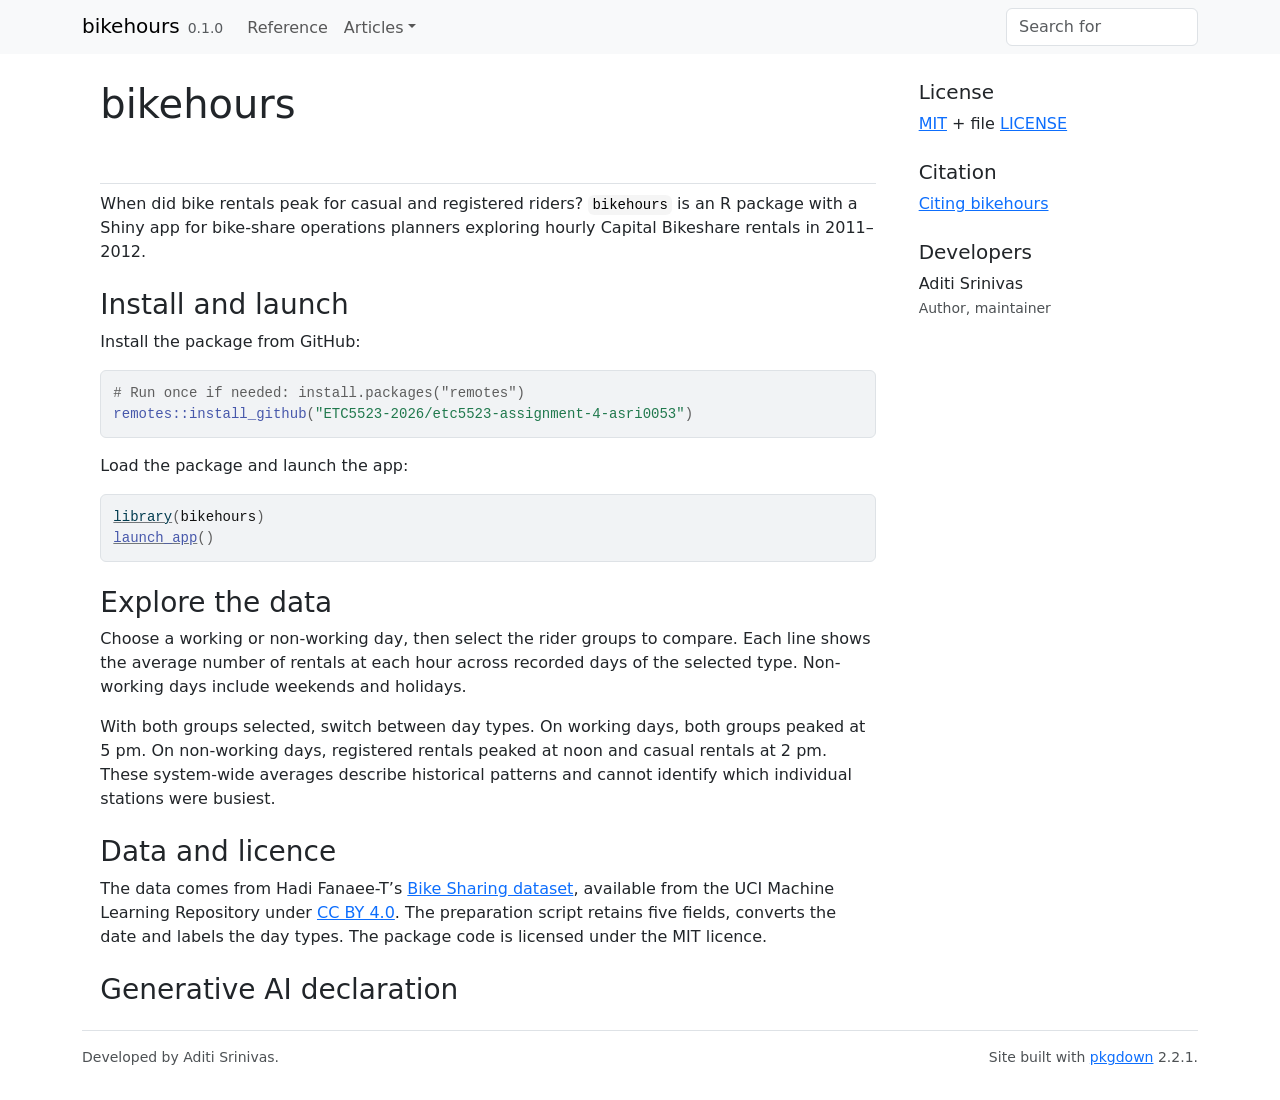
==== docs/index.html @ a827b8a8 "Add Shiny app, package documentation and pkgdown site" ====
<!DOCTYPE html>
<!-- Generated by pkgdown: do not edit by hand --><html lang="en">
<head>
<meta http-equiv="Content-Type" content="text/html; charset=UTF-8">
<meta charset="utf-8">
<meta http-equiv="X-UA-Compatible" content="IE=edge">
<meta name="viewport" content="width=device-width, initial-scale=1, shrink-to-fit=no">
<title>Explore Hourly Bike Rental Patterns • bikehours</title>
<script src="deps/jquery-3.6.0/jquery-3.6.0.min.js"></script><meta name="viewport" content="width=device-width, initial-scale=1, shrink-to-fit=no">
<link href="deps/bootstrap-5.3.1/bootstrap.min.css" rel="stylesheet">
<script src="deps/bootstrap-5.3.1/bootstrap.bundle.min.js"></script><link href="deps/font-awesome-6.5.2/css/all.min.css" rel="stylesheet">
<link href="deps/font-awesome-6.5.2/css/v4-shims.min.css" rel="stylesheet">
<script src="deps/headroom-0.11.0/headroom.min.js"></script><script src="deps/headroom-0.11.0/jQuery.headroom.min.js"></script><script src="deps/bootstrap-toc-1.0.1/bootstrap-toc.min.js"></script><script src="deps/clipboard.js-2.0.11/clipboard.min.js"></script><script src="deps/search-1.0.0/autocomplete.jquery.min.js"></script><script src="deps/search-1.0.0/fuse.min.js"></script><script src="deps/search-1.0.0/mark.min.js"></script><!-- pkgdown --><script src="pkgdown.js"></script><meta property="og:title" content="Explore Hourly Bike Rental Patterns">
<meta name="description" content="Explore hourly Capital Bikeshare rentals from 2011 to 2012. Compare rental patterns for casual and registered riders across working and non-working days using an interactive Shiny application.">
<meta property="og:description" content="Explore hourly Capital Bikeshare rentals from 2011 to 2012. Compare rental patterns for casual and registered riders across working and non-working days using an interactive Shiny application.">
</head>
<body>
    <a href="#main" class="visually-hidden-focusable">Skip to contents</a>


    <nav class="navbar navbar-expand-lg fixed-top bg-light" data-bs-theme="light" aria-label="Site navigation"><div class="container">

    <a class="navbar-brand me-2" href="index.html">bikehours</a>

    <small class="nav-text text-muted me-auto" data-bs-toggle="tooltip" data-bs-placement="bottom" title="">0.1.0</small>


    <button class="navbar-toggler" type="button" data-bs-toggle="collapse" data-bs-target="#navbar" aria-controls="navbar" aria-expanded="false" aria-label="Toggle navigation">
      <span class="navbar-toggler-icon"></span>
    </button>

    <div id="navbar" class="collapse navbar-collapse ms-3">
      <ul class="navbar-nav me-auto">
<li class="nav-item"><a class="nav-link" href="reference/index.html">Reference</a></li>
<li class="nav-item dropdown">
  <button class="nav-link dropdown-toggle" type="button" id="dropdown-articles" data-bs-toggle="dropdown" aria-expanded="false" aria-haspopup="true">Articles</button>
  <ul class="dropdown-menu" aria-labelledby="dropdown-articles">
<li><a class="dropdown-item" href="articles/bikehours-guide.html">Explore hourly bike rentals</a></li>
  </ul>
</li>
      </ul>
<ul class="navbar-nav">
<li class="nav-item"><form class="form-inline" role="search">
 <input class="form-control" type="search" name="search-input" id="search-input" autocomplete="off" aria-label="Search site" placeholder="Search for" data-search-index="search.json">
</form></li>
      </ul>
</div>


  </div>
</nav><div class="container template-home">
<div class="row">
  <main id="main" class="col-md-9"><div class="section level1">
<div class="page-header"><h1 id="bikehours">bikehours<a class="anchor" aria-label="anchor" href="#bikehours"></a>
</h1></div>
<p>When did bike rentals peak for casual and registered riders? <code>bikehours</code> is an R package with a Shiny app for bike-share operations planners exploring hourly Capital Bikeshare rentals in 2011–2012.</p>
<div class="section level2">
<h2 id="install-and-launch">Install and launch<a class="anchor" aria-label="anchor" href="#install-and-launch"></a>
</h2>
<p>Install the package from GitHub:</p>
<div class="sourceCode" id="cb1"><pre class="downlit sourceCode r">
<code class="sourceCode R"><span><span class="co"># Run once if needed: install.packages("remotes")</span></span>
<span><span class="fu">remotes</span><span class="fu">::</span><span class="fu">install_github</span><span class="op">(</span><span class="st">"ETC5523-2026/etc5523-assignment-4-asri0053"</span><span class="op">)</span></span></code></pre></div>
<p>Load the package and launch the app:</p>
<div class="sourceCode" id="cb2"><pre class="downlit sourceCode r">
<code class="sourceCode R"><span><span class="kw"><a href="https://rdrr.io/r/base/library.html" class="external-link">library</a></span><span class="op">(</span><span class="va">bikehours</span><span class="op">)</span></span>
<span><span class="fu"><a href="reference/launch_app.html">launch_app</a></span><span class="op">(</span><span class="op">)</span></span></code></pre></div>
</div>
<div class="section level2">
<h2 id="explore-the-data">Explore the data<a class="anchor" aria-label="anchor" href="#explore-the-data"></a>
</h2>
<p>Choose a working or non-working day, then select the rider groups to compare. Each line shows the average number of rentals at each hour across recorded days of the selected type. Non-working days include weekends and holidays.</p>
<p>With both groups selected, switch between day types. On working days, both groups peaked at 5 pm. On non-working days, registered rentals peaked at noon and casual rentals at 2 pm. These system-wide averages describe historical patterns and cannot identify which individual stations were busiest.</p>
</div>
<div class="section level2">
<h2 id="data-and-licence">Data and licence<a class="anchor" aria-label="anchor" href="#data-and-licence"></a>
</h2>
<p>The data comes from Hadi Fanaee-T’s <a href="https://doi.org/10.24432/C5W894" class="external-link">Bike Sharing dataset</a>, available from the UCI Machine Learning Repository under <a href="https://creativecommons.org/licenses/by/4.0/" class="external-link">CC BY 4.0</a>. The preparation script retains five fields, converts the date and labels the day types. The package code is licensed under the MIT licence.</p>
</div>
<div class="section level2">
<h2 id="generative-ai-declaration">Generative AI declaration<a class="anchor" aria-label="anchor" href="#generative-ai-declaration"></a>
</h2>
</div>
</div>
  </main><aside class="col-md-3"><div class="license">
<h2 data-toc-skip>License</h2>
<ul class="list-unstyled">
<li>
<a href="https://opensource.org/licenses/mit-license.php" class="external-link">MIT</a> + file <a href="LICENSE-text.html">LICENSE</a>
</li>
</ul>
</div>


<div class="citation">
<h2 data-toc-skip>Citation</h2>
<ul class="list-unstyled">
<li><a href="authors.html#citation">Citing bikehours</a></li>
</ul>
</div>

<div class="developers">
<h2 data-toc-skip>Developers</h2>
<ul class="list-unstyled">
<li>Aditi Srinivas <br><small class="roles"> Author, maintainer </small>   </li>
</ul>
</div>



  </aside>
</div>


    <footer><div class="pkgdown-footer-left">
  <p>Developed by Aditi Srinivas.</p>
</div>

<div class="pkgdown-footer-right">
  <p>Site built with <a href="https://pkgdown.r-lib.org/" class="external-link">pkgdown</a> 2.2.1.</p>
</div>

    </footer>
</div>





  </body>
</html>
---- docs/deps/font-awesome-6.5.2/css/v4-shims.min.css ----
/*!
 * Font Awesome Free 6.5.2 by @fontawesome - https://fontawesome.com
 * License - https://fontawesome.com/license/free (Icons: CC BY 4.0, Fonts: SIL OFL 1.1, Code: MIT License)
 * Copyright 2024 Fonticons, Inc.
 */
.fa.fa-glass:before{content:"\f000"}.fa.fa-envelope-o{font-family:"Font Awesome 6 Free";font-weight:400}.fa.fa-envelope-o:before{content:"\f0e0"}.fa.fa-star-o{font-family:"Font Awesome 6 Free";font-weight:400}.fa.fa-star-o:before{content:"\f005"}.fa.fa-close:before,.fa.fa-remove:before{content:"\f00d"}.fa.fa-gear:before{content:"\f013"}.fa.fa-trash-o{font-family:"Font Awesome 6 Free";font-weight:400}.fa.fa-trash-o:before{content:"\f2ed"}.fa.fa-home:before{content:"\f015"}.fa.fa-file-o{font-family:"Font Awesome 6 Free";font-weight:400}.fa.fa-file-o:before{content:"\f15b"}.fa.fa-clock-o{font-family:"Font Awesome 6 Free";font-weight:400}.fa.fa-clock-o:before{content:"\f017"}.fa.fa-arrow-circle-o-down{font-family:"Font Awesome 6 Free";font-weight:400}.fa.fa-arrow-circle-o-down:before{content:"\f358"}.fa.fa-arrow-circle-o-up{font-family:"Font Awesome 6 Free";font-weight:400}.fa.fa-arrow-circle-o-up:before{content:"\f35b"}.fa.fa-play-circle-o{font-family:"Font Awesome 6 Free";font-weight:400}.fa.fa-play-circle-o:before{content:"\f144"}.fa.fa-repeat:before,.fa.fa-rotate-right:before{content:"\f01e"}.fa.fa-refresh:before{content:"\f021"}.fa.fa-list-alt{font-family:"Font Awesome 6 Free";font-weight:400}.fa.fa-list-alt:before{content:"\f022"}.fa.fa-dedent:before{content:"\f03b"}.fa.fa-video-camera:before{content:"\f03d"}.fa.fa-picture-o{font-family:"Font Awesome 6 Free";font-weight:400}.fa.fa-picture-o:before{content:"\f03e"}.fa.fa-photo{font-family:"Font Awesome 6 Free";font-weight:400}.fa.fa-photo:before{content:"\f03e"}.fa.fa-image{font-family:"Font Awesome 6 Free";font-weight:400}.fa.fa-image:before{content:"\f03e"}.fa.fa-map-marker:before{content:"\f3c5"}.fa.fa-pencil-square-o{font-family:"Font Awesome 6 Free";font-weight:400}.fa.fa-pencil-square-o:before{content:"\f044"}.fa.fa-edit{font-family:"Font Awesome 6 Free";font-weight:400}.fa.fa-edit:before{content:"\f044"}.fa.fa-share-square-o:before{content:"\f14d"}.fa.fa-check-square-o{font-family:"Font Awesome 6 Free";font-weight:400}.fa.fa-check-square-o:before{content:"\f14a"}.fa.fa-arrows:before{content:"\f0b2"}.fa.fa-times-circle-o{font-family:"Font Awesome 6 Free";font-weight:400}.fa.fa-times-circle-o:before{content:"\f057"}.fa.fa-check-circle-o{font-family:"Font Awesome 6 Free";font-weight:400}.fa.fa-check-circle-o:before{content:"\f058"}.fa.fa-mail-forward:before{content:"\f064"}.fa.fa-expand:before{content:"\f424"}.fa.fa-compress:before{content:"\f422"}.fa.fa-eye,.fa.fa-eye-slash{font-family:"Font Awesome 6 Free";font-weight:400}.fa.fa-warning:before{content:"\f071"}.fa.fa-calendar:before{content:"\f073"}.fa.fa-arrows-v:before{content:"\f338"}.fa.fa-arrows-h:before{content:"\f337"}.fa.fa-bar-chart-o:before,.fa.fa-bar-chart:before{content:"\e0e3"}.fa.fa-twitter-square{font-family:"Font Awesome 6 Brands";font-weight:400}.fa.fa-twitter-square:before{content:"\f081"}.fa.fa-facebook-square{font-family:"Font Awesome 6 Brands";font-weight:400}.fa.fa-facebook-square:before{content:"\f082"}.fa.fa-gears:before{content:"\f085"}.fa.fa-thumbs-o-up{font-family:"Font Awesome 6 Free";font-weight:400}.fa.fa-thumbs-o-up:before{content:"\f164"}.fa.fa-thumbs-o-down{font-family:"Font Awesome 6 Free";font-weight:400}.fa.fa-thumbs-o-down:before{content:"\f165"}.fa.fa-heart-o{font-family:"Font Awesome 6 Free";font-weight:400}.fa.fa-heart-o:before{content:"\f004"}.fa.fa-sign-out:before{content:"\f2f5"}.fa.fa-linkedin-square{font-family:"Font Awesome 6 Brands";font-weight:400}.fa.fa-linkedin-square:before{content:"\f08c"}.fa.fa-thumb-tack:before{content:"\f08d"}.fa.fa-external-link:before{content:"\f35d"}.fa.fa-sign-in:before{content:"\f2f6"}.fa.fa-github-square{font-family:"Font Awesome 6 Brands";font-weight:400}.fa.fa-github-square:before{content:"\f092"}.fa.fa-lemon-o{font-family:"Font Awesome 6 Free";font-weight:400}.fa.fa-lemon-o:before{content:"\f094"}.fa.fa-square-o{font-family:"Font Awesome 6 Free";font-weight:400}.fa.fa-square-o:before{content:"\f0c8"}.fa.fa-bookmark-o{font-family:"Font Awesome 6 Free";font-weight:400}.fa.fa-bookmark-o:before{content:"\f02e"}.fa.fa-facebook,.fa.fa-twitter{font-family:"Font Awesome 6 Brands";font-weight:400}.fa.fa-facebook:before{content:"\f39e"}.fa.fa-facebook-f{font-family:"Font Awesome 6 Brands";font-weight:400}.fa.fa-facebook-f:before{content:"\f39e"}.fa.fa-github{font-family:"Font Awesome 6 Brands";font-weight:400}.fa.fa-credit-card{font-family:"Font Awesome 6 Free";font-weight:400}.fa.fa-feed:before{content:"\f09e"}.fa.fa-hdd-o{font-family:"Font Awesome 6 Free";font-weight:400}.fa.fa-hdd-o:before{content:"\f0a0"}.fa.fa-hand-o-right{font-family:"Font Awesome 6 Free";font-weight:400}.fa.fa-hand-o-right:before{content:"\f0a4"}.fa.fa-hand-o-left{font-family:"Font Awesome 6 Free";font-weight:400}.fa.fa-hand-o-left:before{content:"\f0a5"}.fa.fa-hand-o-up{font-family:"Font Awesome 6 Free";font-weight:400}.fa.fa-hand-o-up:before{content:"\f0a6"}.fa.fa-hand-o-down{font-family:"Font Awesome 6 Free";font-weight:400}.fa.fa-hand-o-down:before{content:"\f0a7"}.fa.fa-globe:before{content:"\f57d"}.fa.fa-tasks:before{content:"\f828"}.fa.fa-arrows-alt:before{content:"\f31e"}.fa.fa-group:before{content:"\f0c0"}.fa.fa-chain:before{content:"\f0c1"}.fa.fa-cut:before{content:"\f0c4"}.fa.fa-files-o{font-family:"Font Awesome 6 Free";font-weight:400}.fa.fa-files-o:before{content:"\f0c5"}.fa.fa-floppy-o{font-family:"Font Awesome 6 Free";font-weight:400}.fa.fa-floppy-o:before{content:"\f0c7"}.fa.fa-save{font-family:"Font Awesome 6 Free";font-weight:400}.fa.fa-save:before{content:"\f0c7"}.fa.fa-navicon:before,.fa.fa-reorder:before{content:"\f0c9"}.fa.fa-magic:before{content:"\e2ca"}.fa.fa-pinterest,.fa.fa-pinterest-square{font-family:"Font Awesome 6 Brands";font-weight:400}.fa.fa-pinterest-square:before{content:"\f0d3"}.fa.fa-google-plus-square{font-family:"Font Awesome 6 Brands";font-weight:400}.fa.fa-google-plus-square:before{content:"\f0d4"}.fa.fa-google-plus{font-family:"Font Awesome 6 Brands";font-weight:400}.fa.fa-google-plus:before{content:"\f0d5"}.fa.fa-money:before{content:"\f3d1"}.fa.fa-unsorted:before{content:"\f0dc"}.fa.fa-sort-desc:before{content:"\f0dd"}.fa.fa-sort-asc:before{content:"\f0de"}.fa.fa-linkedin{font-family:"Font Awesome 6 Brands";font-weight:400}.fa.fa-linkedin:before{content:"\f0e1"}.fa.fa-rotate-left:before{content:"\f0e2"}.fa.fa-legal:before{content:"\f0e3"}.fa.fa-dashboard:before,.fa.fa-tachometer:before{content:"\f625"}.fa.fa-comment-o{font-family:"Font Awesome 6 Free";font-weight:400}.fa.fa-comment-o:before{content:"\f075"}.fa.fa-comments-o{font-family:"Font Awesome 6 Free";font-weight:400}.fa.fa-comments-o:before{content:"\f086"}.fa.fa-flash:before{content:"\f0e7"}.fa.fa-clipboard:before{content:"\f0ea"}.fa.fa-lightbulb-o{font-family:"Font Awesome 6 Free";font-weight:400}.fa.fa-lightbulb-o:before{content:"\f0eb"}.fa.fa-exchange:before{content:"\f362"}.fa.fa-cloud-download:before{content:"\f0ed"}.fa.fa-cloud-upload:before{content:"\f0ee"}.fa.fa-bell-o{font-family:"Font Awesome 6 Free";font-weight:400}.fa.fa-bell-o:before{content:"\f0f3"}.fa.fa-cutlery:before{content:"\f2e7"}.fa.fa-file-text-o{font-family:"Font Awesome 6 Free";font-weight:400}.fa.fa-file-text-o:before{content:"\f15c"}.fa.fa-building-o{font-family:"Font Awesome 6 Free";font-weight:400}.fa.fa-building-o:before{content:"\f1ad"}.fa.fa-hospital-o{font-family:"Font Awesome 6 Free";font-weight:400}.fa.fa-hospital-o:before{content:"\f0f8"}.fa.fa-tablet:before{content:"\f3fa"}.fa.fa-mobile-phone:before,.fa.fa-mobile:before{content:"\f3cd"}.fa.fa-circle-o{font-family:"Font Awesome 6 Free";font-weight:400}.fa.fa-circle-o:before{content:"\f111"}.fa.fa-mail-reply:before{content:"\f3e5"}.fa.fa-github-alt{font-family:"Font Awesome 6 Brands";font-weight:400}.fa.fa-folder-o{font-family:"Font Awesome 6 Free";font-weight:400}.fa.fa-folder-o:before{content:"\f07b"}.fa.fa-folder-open-o{font-family:"Font Awesome 6 Free";font-weight:400}.fa.fa-folder-open-o:before{content:"\f07c"}.fa.fa-smile-o{font-family:"Font Awesome 6 Free";font-weight:400}.fa.fa-smile-o:before{content:"\f118"}.fa.fa-frown-o{font-family:"Font Awesome 6 Free";font-weight:400}.fa.fa-frown-o:before{content:"\f119"}.fa.fa-meh-o{font-family:"Font Awesome 6 Free";font-weight:400}.fa.fa-meh-o:before{content:"\f11a"}.fa.fa-keyboard-o{font-family:"Font Awesome 6 Free";font-weight:400}.fa.fa-keyboard-o:before{content:"\f11c"}.fa.fa-flag-o{font-family:"Font Awesome 6 Free";font-weight:400}.fa.fa-flag-o:before{content:"\f024"}.fa.fa-mail-reply-all:before{content:"\f122"}.fa.fa-star-half-o{font-family:"Font Awesome 6 Free";font-weight:400}.fa.fa-star-half-o:before{content:"\f5c0"}.fa.fa-star-half-empty{font-family:"Font Awesome 6 Free";font-weight:400}.fa.fa-star-half-empty:before{content:"\f5c0"}.fa.fa-star-half-full{font-family:"Font Awesome 6 Free";font-weight:400}.fa.fa-star-half-full:before{content:"\f5c0"}.fa.fa-code-fork:before{content:"\f126"}.fa.fa-chain-broken:before,.fa.fa-unlink:before{content:"\f127"}.fa.fa-calendar-o{font-family:"Font Awesome 6 Free";font-weight:400}.fa.fa-calendar-o:before{content:"\f133"}.fa.fa-css3,.fa.fa-html5,.fa.fa-maxcdn{font-family:"Font Awesome 6 Brands";font-weight:400}.fa.fa-unlock-alt:before{content:"\f09c"}.fa.fa-minus-square-o{font-family:"Font Awesome 6 Free";font-weight:400}.fa.fa-minus-square-o:before{content:"\f146"}.fa.fa-level-up:before{content:"\f3bf"}.fa.fa-level-down:before{content:"\f3be"}.fa.fa-pencil-square:before{content:"\f14b"}.fa.fa-external-link-square:before{content:"\f360"}.fa.fa-compass{font-family:"Font Awesome 6 Free";font-weight:400}.fa.fa-caret-square-o-down{font-family:"Font Awesome 6 Free";font-weight:400}.fa.fa-caret-square-o-down:before{content:"\f150"}.fa.fa-toggle-down{font-family:"Font Awesome 6 Free";font-weight:400}.fa.fa-toggle-down:before{content:"\f150"}.fa.fa-caret-square-o-up{font-family:"Font Awesome 6 Free";font-weight:400}.fa.fa-caret-square-o-up:before{content:"\f151"}.fa.fa-toggle-up{font-family:"Font Awesome 6 Free";font-weight:400}.fa.fa-toggle-up:before{content:"\f151"}.fa.fa-caret-square-o-right{font-family:"Font Awesome 6 Free";font-weight:400}.fa.fa-caret-square-o-right:before{content:"\f152"}.fa.fa-toggle-right{font-family:"Font Awesome 6 Free";font-weight:400}.fa.fa-toggle-right:before{content:"\f152"}.fa.fa-eur:before,.fa.fa-euro:before{content:"\f153"}.fa.fa-gbp:before{content:"\f154"}.fa.fa-dollar:before,.fa.fa-usd:before{content:"\24"}.fa.fa-inr:before,.fa.fa-rupee:before{content:"\e1bc"}.fa.fa-cny:before,.fa.fa-jpy:before,.fa.fa-rmb:before,.fa.fa-yen:before{content:"\f157"}.fa.fa-rouble:before,.fa.fa-rub:before,.fa.fa-ruble:before{content:"\f158"}.fa.fa-krw:before,.fa.fa-won:before{content:"\f159"}.fa.fa-bitcoin,.fa.fa-btc{font-family:"Font Awesome 6 Brands";font-weight:400}.fa.fa-bitcoin:before{content:"\f15a"}.fa.fa-file-text:before{content:"\f15c"}.fa.fa-sort-alpha-asc:before{content:"\f15d"}.fa.fa-sort-alpha-desc:before{content:"\f881"}.fa.fa-sort-amount-asc:before{content:"\f884"}.fa.fa-sort-amount-desc:before{content:"\f160"}.fa.fa-sort-numeric-asc:before{content:"\f162"}.fa.fa-sort-numeric-desc:before{content:"\f886"}.fa.fa-youtube-square{font-family:"Font Awesome 6 Brands";font-weight:400}.fa.fa-youtube-square:before{content:"\f431"}.fa.fa-xing,.fa.fa-xing-square,.fa.fa-youtube{font-family:"Font Awesome 6 Brands";font-weight:400}.fa.fa-xing-square:before{content:"\f169"}.fa.fa-youtube-play{font-family:"Font Awesome 6 Brands";font-weight:400}.fa.fa-youtube-play:before{content:"\f167"}.fa.fa-adn,.fa.fa-bitbucket,.fa.fa-bitbucket-square,.fa.fa-dropbox,.fa.fa-flickr,.fa.fa-instagram,.fa.fa-stack-overflow{font-family:"Font Awesome 6 Brands";font-weight:400}.fa.fa-bitbucket-square:before{content:"\f171"}.fa.fa-tumblr,.fa.fa-tumblr-square{font-family:"Font Awesome 6 Brands";font-weight:400}.fa.fa-tumblr-square:before{content:"\f174"}.fa.fa-long-arrow-down:before{content:"\f309"}.fa.fa-long-arrow-up:before{content:"\f30c"}.fa.fa-long-arrow-left:before{content:"\f30a"}.fa.fa-long-arrow-right:before{content:"\f30b"}.fa.fa-android,.fa.fa-apple,.fa.fa-dribbble,.fa.fa-foursquare,.fa.fa-gittip,.fa.fa-gratipay,.fa.fa-linux,.fa.fa-skype,.fa.fa-trello,.fa.fa-windows{font-family:"Font Awesome 6 Brands";font-weight:400}.fa.fa-gittip:before{content:"\f184"}.fa.fa-sun-o{font-family:"Font Awesome 6 Free";font-weight:400}.fa.fa-sun-o:before{content:"\f185"}.fa.fa-moon-o{font-family:"Font Awesome 6 Free";font-weight:400}.fa.fa-moon-o:before{content:"\f186"}.fa.fa-pagelines,.fa.fa-renren,.fa.fa-stack-exchange,.fa.fa-vk,.fa.fa-weibo{font-family:"Font Awesome 6 Brands";font-weight:400}.fa.fa-arrow-circle-o-right{font-family:"Font Awesome 6 Free";font-weight:400}.fa.fa-arrow-circle-o-right:before{content:"\f35a"}.fa.fa-arrow-circle-o-left{font-family:"Font Awesome 6 Free";font-weight:400}.fa.fa-arrow-circle-o-left:before{content:"\f359"}.fa.fa-caret-square-o-left{font-family:"Font Awesome 6 Free";font-weight:400}.fa.fa-caret-square-o-left:before{content:"\f191"}.fa.fa-toggle-left{font-family:"Font Awesome 6 Free";font-weight:400}.fa.fa-toggle-left:before{content:"\f191"}.fa.fa-dot-circle-o{font-family:"Font Awesome 6 Free";font-weight:400}.fa.fa-dot-circle-o:before{content:"\f192"}.fa.fa-vimeo-square{font-family:"Font Awesome 6 Brands";font-weight:400}.fa.fa-vimeo-square:before{content:"\f194"}.fa.fa-try:before,.fa.fa-turkish-lira:before{content:"\e2bb"}.fa.fa-plus-square-o{font-family:"Font Awesome 6 Free";font-weight:400}.fa.fa-plus-square-o:before{content:"\f0fe"}.fa.fa-openid,.fa.fa-slack,.fa.fa-wordpress{font-family:"Font Awesome 6 Brands";font-weight:400}.fa.fa-bank:before,.fa.fa-institution:before{content:"\f19c"}.fa.fa-mortar-board:before{content:"\f19d"}.fa.fa-google,.fa.fa-reddit,.fa.fa-reddit-square,.fa.fa-yahoo{font-family:"Font Awesome 6 Brands";font-weight:400}.fa.fa-reddit-square:before{content:"\f1a2"}.fa.fa-behance,.fa.fa-behance-square,.fa.fa-delicious,.fa.fa-digg,.fa.fa-drupal,.fa.fa-joomla,.fa.fa-pied-piper-alt,.fa.fa-pied-piper-pp,.fa.fa-stumbleupon,.fa.fa-stumbleupon-circle{font-family:"Font Awesome 6 Brands";font-weight:400}.fa.fa-behance-square:before{content:"\f1b5"}.fa.fa-steam,.fa.fa-steam-square{font-family:"Font Awesome 6 Brands";font-weight:400}.fa.fa-steam-square:before{content:"\f1b7"}.fa.fa-automobile:before{content:"\f1b9"}.fa.fa-cab:before{content:"\f1ba"}.fa.fa-deviantart,.fa.fa-soundcloud,.fa.fa-spotify{font-family:"Font Awesome 6 Brands";font-weight:400}.fa.fa-file-pdf-o{font-family:"Font Awesome 6 Free";font-weight:400}.fa.fa-file-pdf-o:before{content:"\f1c1"}.fa.fa-file-word-o{font-family:"Font Awesome 6 Free";font-weight:400}.fa.fa-file-word-o:before{content:"\f1c2"}.fa.fa-file-excel-o{font-family:"Font Awesome 6 Free";font-weight:400}.fa.fa-file-excel-o:before{content:"\f1c3"}.fa.fa-file-powerpoint-o{font-family:"Font Awesome 6 Free";font-weight:400}.fa.fa-file-powerpoint-o:before{content:"\f1c4"}.fa.fa-file-image-o{font-family:"Font Awesome 6 Free";font-weight:400}.fa.fa-file-image-o:before{content:"\f1c5"}.fa.fa-file-photo-o{font-family:"Font Awesome 6 Free";font-weight:400}.fa.fa-file-photo-o:before{content:"\f1c5"}.fa.fa-file-picture-o{font-family:"Font Awesome 6 Free";font-weight:400}.fa.fa-file-picture-o:before{content:"\f1c5"}.fa.fa-file-archive-o{font-family:"Font Awesome 6 Free";font-weight:400}.fa.fa-file-archive-o:before{content:"\f1c6"}.fa.fa-file-zip-o{font-family:"Font Awesome 6 Free";font-weight:400}.fa.fa-file-zip-o:before{content:"\f1c6"}.fa.fa-file-audio-o{font-family:"Font Awesome 6 Free";font-weight:400}.fa.fa-file-audio-o:before{content:"\f1c7"}.fa.fa-file-sound-o{font-family:"Font Awesome 6 Free";font-weight:400}.fa.fa-file-sound-o:before{content:"\f1c7"}.fa.fa-file-video-o{font-family:"Font Awesome 6 Free";font-weight:400}.fa.fa-file-video-o:before{content:"\f1c8"}.fa.fa-file-movie-o{font-family:"Font Awesome 6 Free";font-weight:400}.fa.fa-file-movie-o:before{content:"\f1c8"}.fa.fa-file-code-o{font-family:"Font Awesome 6 Free";font-weight:400}.fa.fa-file-code-o:before{content:"\f1c9"}.fa.fa-codepen,.fa.fa-jsfiddle,.fa.fa-vine{font-family:"Font Awesome 6 Brands";font-weight:400}.fa.fa-life-bouy:before,.fa.fa-life-buoy:before,.fa.fa-life-saver:before,.fa.fa-support:before{content:"\f1cd"}.fa.fa-circle-o-notch:before{content:"\f1ce"}.fa.fa-ra,.fa.fa-rebel{font-family:"Font Awesome 6 Brands";font-weight:400}.fa.fa-ra:before{content:"\f1d0"}.fa.fa-resistance{font-family:"Font Awesome 6 Brands";font-weight:400}.fa.fa-resistance:before{content:"\f1d0"}.fa.fa-empire,.fa.fa-ge{font-family:"Font Awesome 6 Brands";font-weight:400}.fa.fa-ge:before{content:"\f1d1"}.fa.fa-git-square{font-family:"Font Awesome 6 Brands";font-weight:400}.fa.fa-git-square:before{content:"\f1d2"}.fa.fa-git,.fa.fa-hacker-news,.fa.fa-y-combinator-square{font-family:"Font Awesome 6 Brands";font-weight:400}.fa.fa-y-combinator-square:before{content:"\f1d4"}.fa.fa-yc-square{font-family:"Font Awesome 6 Brands";font-weight:400}.fa.fa-yc-square:before{content:"\f1d4"}.fa.fa-qq,.fa.fa-tencent-weibo,.fa.fa-wechat,.fa.fa-weixin{font-family:"Font Awesome 6 Brands";font-weight:400}.fa.fa-wechat:before{content:"\f1d7"}.fa.fa-send:before{content:"\f1d8"}.fa.fa-paper-plane-o{font-family:"Font Awesome 6 Free";font-weight:400}.fa.fa-paper-plane-o:before{content:"\f1d8"}.fa.fa-send-o{font-family:"Font Awesome 6 Free";font-weight:400}.fa.fa-send-o:before{content:"\f1d8"}.fa.fa-circle-thin{font-family:"Font Awesome 6 Free";font-weight:400}.fa.fa-circle-thin:before{content:"\f111"}.fa.fa-header:before{content:"\f1dc"}.fa.fa-futbol-o{font-family:"Font Awesome 6 Free";font-weight:400}.fa.fa-futbol-o:before{content:"\f1e3"}.fa.fa-soccer-ball-o{font-family:"Font Awesome 6 Free";font-weight:400}.fa.fa-soccer-ball-o:before{content:"\f1e3"}.fa.fa-slideshare,.fa.fa-twitch,.fa.fa-yelp{font-family:"Font Awesome 6 Brands";font-weight:400}.fa.fa-newspaper-o{font-family:"Font Awesome 6 Free";font-weight:400}.fa.fa-newspaper-o:before{content:"\f1ea"}.fa.fa-cc-amex,.fa.fa-cc-discover,.fa.fa-cc-mastercard,.fa.fa-cc-paypal,.fa.fa-cc-stripe,.fa.fa-cc-visa,.fa.fa-google-wallet,.fa.fa-paypal{font-family:"Font Awesome 6 Brands";font-weight:400}.fa.fa-bell-slash-o{font-family:"Font Awesome 6 Free";font-weight:400}.fa.fa-bell-slash-o:before{content:"\f1f6"}.fa.fa-trash:before{content:"\f2ed"}.fa.fa-copyright{font-family:"Font Awesome 6 Free";font-weight:400}.fa.fa-eyedropper:before{content:"\f1fb"}.fa.fa-area-chart:before{content:"\f1fe"}.fa.fa-pie-chart:before{content:"\f200"}.fa.fa-line-chart:before{content:"\f201"}.fa.fa-lastfm,.fa.fa-lastfm-square{font-family:"Font Awesome 6 Brands";font-weight:400}.fa.fa-lastfm-square:before{content:"\f203"}.fa.fa-angellist,.fa.fa-ioxhost{font-family:"Font Awesome 6 Brands";font-weight:400}.fa.fa-cc{font-family:"Font Awesome 6 Free";font-weight:400}.fa.fa-cc:before{content:"\f20a"}.fa.fa-ils:before,.fa.fa-shekel:before,.fa.fa-sheqel:before{content:"\f20b"}.fa.fa-buysellads,.fa.fa-connectdevelop,.fa.fa-dashcube,.fa.fa-forumbee,.fa.fa-leanpub,.fa.fa-sellsy,.fa.fa-shirtsinbulk,.fa.fa-simplybuilt,.fa.fa-skyatlas{font-family:"Font Awesome 6 Brands";font-weight:400}.fa.fa-diamond{font-family:"Font Awesome 6 Free";font-weight:400}.fa.fa-diamond:before{content:"\f3a5"}.fa.fa-intersex:before,.fa.fa-transgender:before{content:"\f224"}.fa.fa-transgender-alt:before{content:"\f225"}.fa.fa-facebook-official{font-family:"Font Awesome 6 Brands";font-weight:400}.fa.fa-facebook-official:before{content:"\f09a"}.fa.fa-pinterest-p,.fa.fa-whatsapp{font-family:"Font Awesome 6 Brands";font-weight:400}.fa.fa-hotel:before{content:"\f236"}.fa.fa-medium,.fa.fa-viacoin,.fa.fa-y-combinator,.fa.fa-yc{font-family:"Font Awesome 6 Brands";font-weight:400}.fa.fa-yc:before{content:"\f23b"}.fa.fa-expeditedssl,.fa.fa-opencart,.fa.fa-optin-monster{font-family:"Font Awesome 6 Brands";font-weight:400}.fa.fa-battery-4:before,.fa.fa-battery:before{content:"\f240"}.fa.fa-battery-3:before{content:"\f241"}.fa.fa-battery-2:before{content:"\f242"}.fa.fa-battery-1:before{content:"\f243"}.fa.fa-battery-0:before{content:"\f244"}.fa.fa-object-group,.fa.fa-object-ungroup,.fa.fa-sticky-note-o{font-family:"Font Awesome 6 Free";font-weight:400}.fa.fa-sticky-note-o:before{content:"\f249"}.fa.fa-cc-diners-club,.fa.fa-cc-jcb{font-family:"Font Awesome 6 Brands";font-weight:400}.fa.fa-clone{font-family:"Font Awesome 6 Free";font-weight:400}.fa.fa-hourglass-o:before{content:"\f254"}.fa.fa-hourglass-1:before{content:"\f251"}.fa.fa-hourglass-2:before{content:"\f252"}.fa.fa-hourglass-3:before{content:"\f253"}.fa.fa-hand-rock-o{font-family:"Font Awesome 6 Free";font-weight:400}.fa.fa-hand-rock-o:before{content:"\f255"}.fa.fa-hand-grab-o{font-family:"Font Awesome 6 Free";font-weight:400}.fa.fa-hand-grab-o:before{content:"\f255"}.fa.fa-hand-paper-o{font-family:"Font Awesome 6 Free";font-weight:400}.fa.fa-hand-paper-o:before{content:"\f256"}.fa.fa-hand-stop-o{font-family:"Font Awesome 6 Free";font-weight:400}.fa.fa-hand-stop-o:before{content:"\f256"}.fa.fa-hand-scissors-o{font-family:"Font Awesome 6 Free";font-weight:400}.fa.fa-hand-scissors-o:before{content:"\f257"}.fa.fa-hand-lizard-o{font-family:"Font Awesome 6 Free";font-weight:400}.fa.fa-hand-lizard-o:before{content:"\f258"}.fa.fa-hand-spock-o{font-family:"Font Awesome 6 Free";font-weight:400}.fa.fa-hand-spock-o:before{content:"\f259"}.fa.fa-hand-pointer-o{font-family:"Font Awesome 6 Free";font-weight:400}.fa.fa-hand-pointer-o:before{content:"\f25a"}.fa.fa-hand-peace-o{font-family:"Font Awesome 6 Free";font-weight:400}.fa.fa-hand-peace-o:before{content:"\f25b"}.fa.fa-registered{font-family:"Font Awesome 6 Free";font-weight:400}.fa.fa-creative-commons,.fa.fa-gg,.fa.fa-gg-circle,.fa.fa-odnoklassniki,.fa.fa-odnoklassniki-square{font-family:"Font Awesome 6 Brands";font-weight:400}.fa.fa-odnoklassniki-square:before{content:"\f264"}.fa.fa-chrome,.fa.fa-firefox,.fa.fa-get-pocket,.fa.fa-internet-explorer,.fa.fa-opera,.fa.fa-safari,.fa.fa-wikipedia-w{font-family:"Font Awesome 6 Brands";font-weight:400}.fa.fa-television:before{content:"\f26c"}.fa.fa-500px,.fa.fa-amazon,.fa.fa-contao{font-family:"Font Awesome 6 Brands";font-weight:400}.fa.fa-calendar-plus-o{font-family:"Font Awesome 6 Free";font-weight:400}.fa.fa-calendar-plus-o:before{content:"\f271"}.fa.fa-calendar-minus-o{font-family:"Font Awesome 6 Free";font-weight:400}.fa.fa-calendar-minus-o:before{content:"\f272"}.fa.fa-calendar-times-o{font-family:"Font Awesome 6 Free";font-weight:400}.fa.fa-calendar-times-o:before{content:"\f273"}.fa.fa-calendar-check-o{font-family:"Font Awesome 6 Free";font-weight:400}.fa.fa-calendar-check-o:before{content:"\f274"}.fa.fa-map-o{font-family:"Font Awesome 6 Free";font-weight:400}.fa.fa-map-o:before{content:"\f279"}.fa.fa-commenting:before{content:"\f4ad"}.fa.fa-commenting-o{font-family:"Font Awesome 6 Free";font-weight:400}.fa.fa-commenting-o:before{content:"\f4ad"}.fa.fa-houzz,.fa.fa-vimeo{font-family:"Font Awesome 6 Brands";font-weight:400}.fa.fa-vimeo:before{content:"\f27d"}.fa.fa-black-tie,.fa.fa-edge,.fa.fa-fonticons,.fa.fa-reddit-alien{font-family:"Font Awesome 6 Brands";font-weight:400}.fa.fa-credit-card-alt:before{content:"\f09d"}.fa.fa-codiepie,.fa.fa-fort-awesome,.fa.fa-mixcloud,.fa.fa-modx,.fa.fa-product-hunt,.fa.fa-scribd,.fa.fa-usb{font-family:"Font Awesome 6 Brands";font-weight:400}.fa.fa-pause-circle-o{font-family:"Font Awesome 6 Free";font-weight:400}.fa.fa-pause-circle-o:before{content:"\f28b"}.fa.fa-stop-circle-o{font-family:"Font Awesome 6 Free";font-weight:400}.fa.fa-stop-circle-o:before{content:"\f28d"}.fa.fa-bluetooth,.fa.fa-bluetooth-b,.fa.fa-envira,.fa.fa-gitlab,.fa.fa-wheelchair-alt,.fa.fa-wpbeginner,.fa.fa-wpforms{font-family:"Font Awesome 6 Brands";font-weight:400}.fa.fa-wheelchair-alt:before{content:"\f368"}.fa.fa-question-circle-o{font-family:"Font Awesome 6 Free";font-weight:400}.fa.fa-question-circle-o:before{content:"\f059"}.fa.fa-volume-control-phone:before{content:"\f2a0"}.fa.fa-asl-interpreting:before{content:"\f2a3"}.fa.fa-deafness:before,.fa.fa-hard-of-hearing:before{content:"\f2a4"}.fa.fa-glide,.fa.fa-glide-g{font-family:"Font Awesome 6 Brands";font-weight:400}.fa.fa-signing:before{content:"\f2a7"}.fa.fa-viadeo,.fa.fa-viadeo-square{font-family:"Font Awesome 6 Brands";font-weight:400}.fa.fa-viadeo-square:before{content:"\f2aa"}.fa.fa-snapchat,.fa.fa-snapchat-ghost{font-family:"Font Awesome 6 Brands";font-weight:400}.fa.fa-snapchat-ghost:before{content:"\f2ab"}.fa.fa-snapchat-square{font-family:"Font Awesome 6 Brands";font-weight:400}.fa.fa-snapchat-square:before{content:"\f2ad"}.fa.fa-first-order,.fa.fa-google-plus-official,.fa.fa-pied-piper,.fa.fa-themeisle,.fa.fa-yoast{font-family:"Font Awesome 6 Brands";font-weight:400}.fa.fa-google-plus-official:before{content:"\f2b3"}.fa.fa-google-plus-circle{font-family:"Font Awesome 6 Brands";font-weight:400}.fa.fa-google-plus-circle:before{content:"\f2b3"}.fa.fa-fa,.fa.fa-font-awesome{font-family:"Font Awesome 6 Brands";font-weight:400}.fa.fa-fa:before{content:"\f2b4"}.fa.fa-handshake-o{font-family:"Font Awesome 6 Free";font-weight:400}.fa.fa-handshake-o:before{content:"\f2b5"}.fa.fa-envelope-open-o{font-family:"Font Awesome 6 Free";font-weight:400}.fa.fa-envelope-open-o:before{content:"\f2b6"}.fa.fa-linode{font-family:"Font Awesome 6 Brands";font-weight:400}.fa.fa-address-book-o{font-family:"Font Awesome 6 Free";font-weight:400}.fa.fa-address-book-o:before{content:"\f2b9"}.fa.fa-vcard:before{content:"\f2bb"}.fa.fa-address-card-o{font-family:"Font Awesome 6 Free";font-weight:400}.fa.fa-address-card-o:before{content:"\f2bb"}.fa.fa-vcard-o{font-family:"Font Awesome 6 Free";font-weight:400}.fa.fa-vcard-o:before{content:"\f2bb"}.fa.fa-user-circle-o{font-family:"Font Awesome 6 Free";font-weight:400}.fa.fa-user-circle-o:before{content:"\f2bd"}.fa.fa-user-o{font-family:"Font Awesome 6 Free";font-weight:400}.fa.fa-user-o:before{content:"\f007"}.fa.fa-id-badge{font-family:"Font Awesome 6 Free";font-weight:400}.fa.fa-drivers-license:before{content:"\f2c2"}.fa.fa-id-card-o{font-family:"Font Awesome 6 Free";font-weight:400}.fa.fa-id-card-o:before{content:"\f2c2"}.fa.fa-drivers-license-o{font-family:"Font Awesome 6 Free";font-weight:400}.fa.fa-drivers-license-o:before{content:"\f2c2"}.fa.fa-free-code-camp,.fa.fa-quora,.fa.fa-telegram{font-family:"Font Awesome 6 Brands";font-weight:400}.fa.fa-thermometer-4:before,.fa.fa-thermometer:before{content:"\f2c7"}.fa.fa-thermometer-3:before{content:"\f2c8"}.fa.fa-thermometer-2:before{content:"\f2c9"}.fa.fa-thermometer-1:before{content:"\f2ca"}.fa.fa-thermometer-0:before{content:"\f2cb"}.fa.fa-bathtub:before,.fa.fa-s15:before{content:"\f2cd"}.fa.fa-window-maximize,.fa.fa-window-restore{font-family:"Font Awesome 6 Free";font-weight:400}.fa.fa-times-rectangle:before{content:"\f410"}.fa.fa-window-close-o{font-family:"Font Awesome 6 Free";font-weight:400}.fa.fa-window-close-o:before{content:"\f410"}.fa.fa-times-rectangle-o{font-family:"Font Awesome 6 Free";font-weight:400}.fa.fa-times-rectangle-o:before{content:"\f410"}.fa.fa-bandcamp,.fa.fa-eercast,.fa.fa-etsy,.fa.fa-grav,.fa.fa-imdb,.fa.fa-ravelry{font-family:"Font Awesome 6 Brands";font-weight:400}.fa.fa-eercast:before{content:"\f2da"}.fa.fa-snowflake-o{font-family:"Font Awesome 6 Free";font-weight:400}.fa.fa-snowflake-o:before{content:"\f2dc"}.fa.fa-meetup,.fa.fa-superpowers,.fa.fa-wpexplorer{font-family:"Font Awesome 6 Brands";font-weight:400}
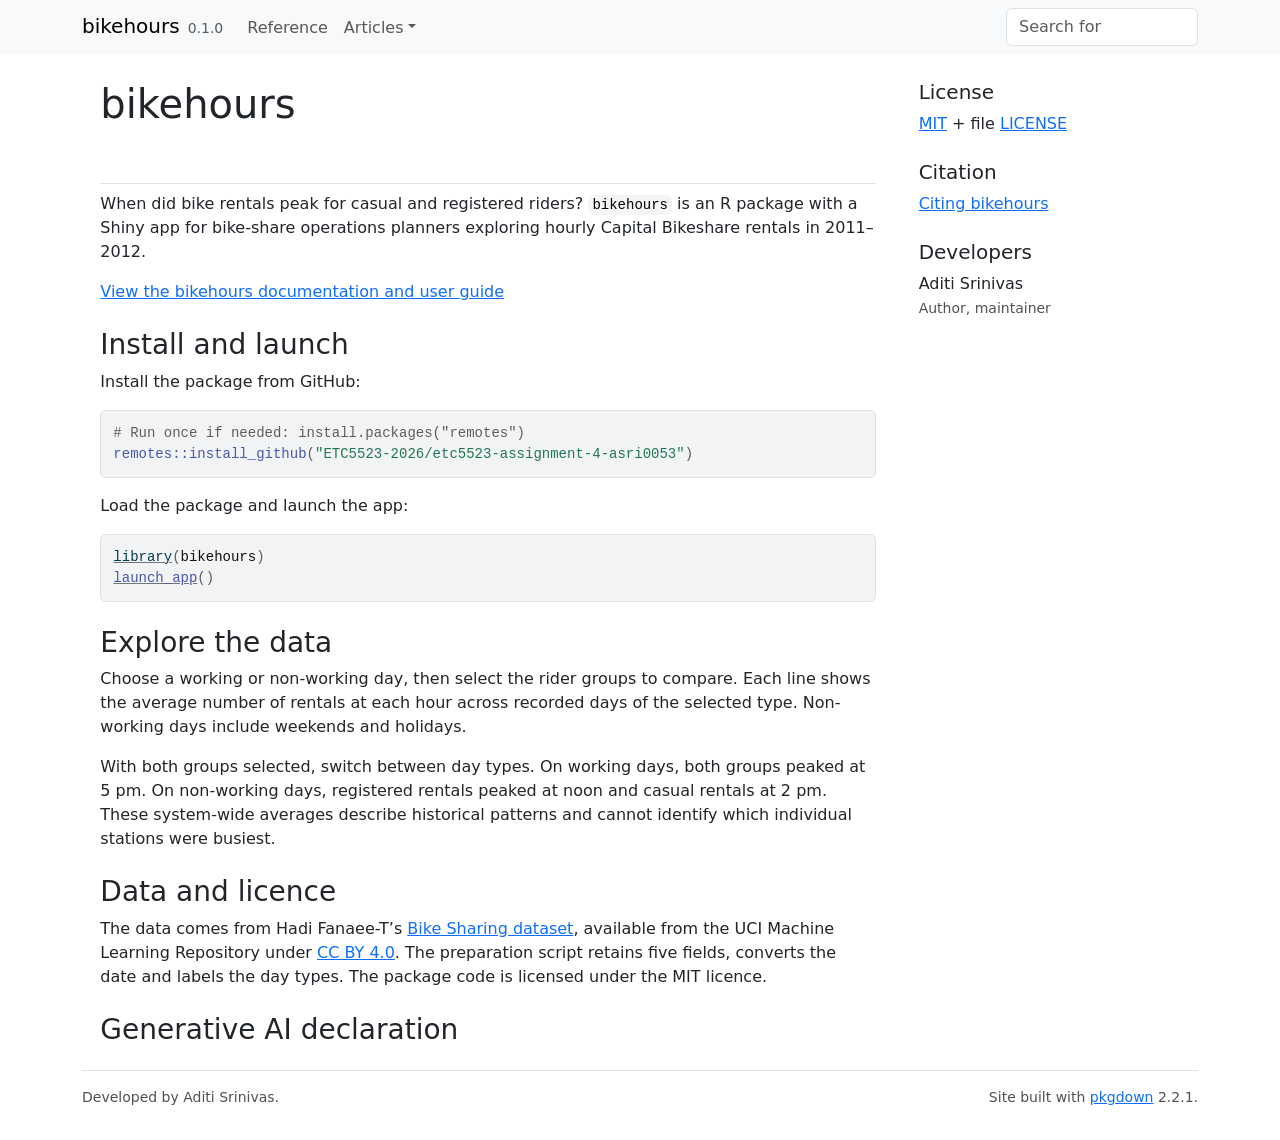
==== commit c52d08e0: "Link published bikehours documentation from README" ====
--- a/docs/index.html
+++ b/docs/index.html
@@ -54,6 +54,7 @@
 <div class="page-header"><h1 id="bikehours">bikehours<a class="anchor" aria-label="anchor" href="#bikehours"></a>
 </h1></div>
 <p>When did bike rentals peak for casual and registered riders? <code>bikehours</code> is an R package with a Shiny app for bike-share operations planners exploring hourly Capital Bikeshare rentals in 2011–2012.</p>
+<p><a href="https://etc5523-2026.github.io/etc5523-assignment-4-asri0053/" class="external-link">View the bikehours documentation and user guide</a></p>
 <div class="section level2">
 <h2 id="install-and-launch">Install and launch<a class="anchor" aria-label="anchor" href="#install-and-launch"></a>
 </h2>
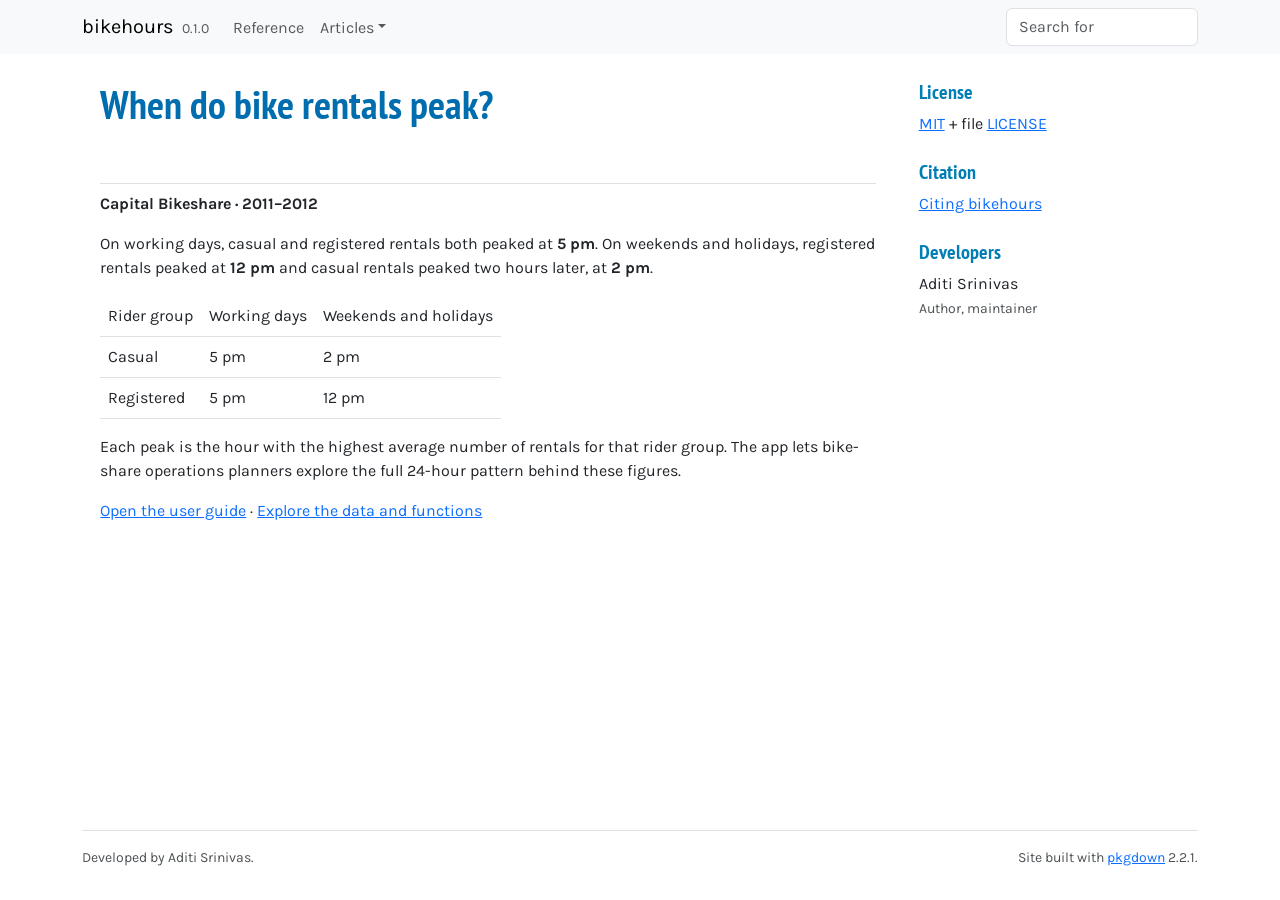
==== commit 89ea810a: "Update homepage, highlight peak rental hours and complete AI declaration" ====
--- a/docs/index.html
+++ b/docs/index.html
@@ -10,7 +10,8 @@
 <link href="deps/bootstrap-5.3.1/bootstrap.min.css" rel="stylesheet">
 <script src="deps/bootstrap-5.3.1/bootstrap.bundle.min.js"></script><link href="deps/font-awesome-6.5.2/css/all.min.css" rel="stylesheet">
 <link href="deps/font-awesome-6.5.2/css/v4-shims.min.css" rel="stylesheet">
-<script src="deps/headroom-0.11.0/headroom.min.js"></script><script src="deps/headroom-0.11.0/jQuery.headroom.min.js"></script><script src="deps/bootstrap-toc-1.0.1/bootstrap-toc.min.js"></script><script src="deps/clipboard.js-2.0.11/clipboard.min.js"></script><script src="deps/search-1.0.0/autocomplete.jquery.min.js"></script><script src="deps/search-1.0.0/fuse.min.js"></script><script src="deps/search-1.0.0/mark.min.js"></script><!-- pkgdown --><script src="pkgdown.js"></script><meta property="og:title" content="Explore Hourly Bike Rental Patterns">
+<script src="deps/headroom-0.11.0/headroom.min.js"></script><script src="deps/headroom-0.11.0/jQuery.headroom.min.js"></script><script src="deps/bootstrap-toc-1.0.1/bootstrap-toc.min.js"></script><script src="deps/clipboard.js-2.0.11/clipboard.min.js"></script><script src="deps/search-1.0.0/autocomplete.jquery.min.js"></script><script src="deps/search-1.0.0/fuse.min.js"></script><script src="deps/search-1.0.0/mark.min.js"></script><!-- pkgdown --><script src="pkgdown.js"></script><link href="extra.css" rel="stylesheet">
+<meta property="og:title" content="Explore Hourly Bike Rental Patterns">
 <meta name="description" content="Explore hourly Capital Bikeshare rentals from 2011 to 2012. Compare rental patterns for casual and registered riders across working and non-working days using an interactive Shiny application.">
 <meta property="og:description" content="Explore hourly Capital Bikeshare rentals from 2011 to 2012. Compare rental patterns for casual and registered riders across working and non-working days using an interactive Shiny application.">
 </head>
@@ -51,37 +52,31 @@
 </nav><div class="container template-home">
 <div class="row">
   <main id="main" class="col-md-9"><div class="section level1">
-<div class="page-header"><h1 id="bikehours">bikehours<a class="anchor" aria-label="anchor" href="#bikehours"></a>
+<div class="page-header"><h1 id="when-do-bike-rentals-peak">When do bike rentals peak?<a class="anchor" aria-label="anchor" href="#when-do-bike-rentals-peak"></a>
 </h1></div>
-<p>When did bike rentals peak for casual and registered riders? <code>bikehours</code> is an R package with a Shiny app for bike-share operations planners exploring hourly Capital Bikeshare rentals in 2011–2012.</p>
-<p><a href="https://etc5523-2026.github.io/etc5523-assignment-4-asri0053/" class="external-link">View the bikehours documentation and user guide</a></p>
-<div class="section level2">
-<h2 id="install-and-launch">Install and launch<a class="anchor" aria-label="anchor" href="#install-and-launch"></a>
-</h2>
-<p>Install the package from GitHub:</p>
-<div class="sourceCode" id="cb1"><pre class="downlit sourceCode r">
-<code class="sourceCode R"><span><span class="co"># Run once if needed: install.packages("remotes")</span></span>
-<span><span class="fu">remotes</span><span class="fu">::</span><span class="fu">install_github</span><span class="op">(</span><span class="st">"ETC5523-2026/etc5523-assignment-4-asri0053"</span><span class="op">)</span></span></code></pre></div>
-<p>Load the package and launch the app:</p>
-<div class="sourceCode" id="cb2"><pre class="downlit sourceCode r">
-<code class="sourceCode R"><span><span class="kw"><a href="https://rdrr.io/r/base/library.html" class="external-link">library</a></span><span class="op">(</span><span class="va">bikehours</span><span class="op">)</span></span>
-<span><span class="fu"><a href="reference/launch_app.html">launch_app</a></span><span class="op">(</span><span class="op">)</span></span></code></pre></div>
-</div>
-<div class="section level2">
-<h2 id="explore-the-data">Explore the data<a class="anchor" aria-label="anchor" href="#explore-the-data"></a>
-</h2>
-<p>Choose a working or non-working day, then select the rider groups to compare. Each line shows the average number of rentals at each hour across recorded days of the selected type. Non-working days include weekends and holidays.</p>
-<p>With both groups selected, switch between day types. On working days, both groups peaked at 5 pm. On non-working days, registered rentals peaked at noon and casual rentals at 2 pm. These system-wide averages describe historical patterns and cannot identify which individual stations were busiest.</p>
-</div>
-<div class="section level2">
-<h2 id="data-and-licence">Data and licence<a class="anchor" aria-label="anchor" href="#data-and-licence"></a>
-</h2>
-<p>The data comes from Hadi Fanaee-T’s <a href="https://doi.org/10.24432/C5W894" class="external-link">Bike Sharing dataset</a>, available from the UCI Machine Learning Repository under <a href="https://creativecommons.org/licenses/by/4.0/" class="external-link">CC BY 4.0</a>. The preparation script retains five fields, converts the date and labels the day types. The package code is licensed under the MIT licence.</p>
-</div>
-<div class="section level2">
-<h2 id="generative-ai-declaration">Generative AI declaration<a class="anchor" aria-label="anchor" href="#generative-ai-declaration"></a>
-</h2>
-</div>
+<p><strong>Capital Bikeshare · 2011–2012</strong></p>
+<p>On working days, casual and registered rentals both peaked at <strong>5 pm</strong>. On weekends and holidays, registered rentals peaked at <strong>12 pm</strong> and casual rentals peaked two hours later, at <strong>2 pm</strong>.</p>
+<table class="table">
+<thead><tr>
+<th align="left">Rider group</th>
+<th align="left">Working days</th>
+<th align="left">Weekends and holidays</th>
+</tr></thead>
+<tbody>
+<tr>
+<td align="left">Casual</td>
+<td align="left">5 pm</td>
+<td align="left">2 pm</td>
+</tr>
+<tr>
+<td align="left">Registered</td>
+<td align="left">5 pm</td>
+<td align="left">12 pm</td>
+</tr>
+</tbody>
+</table>
+<p>Each peak is the hour with the highest average number of rentals for that rider group. The app lets bike-share operations planners explore the full 24-hour pattern behind these figures.</p>
+<p><a href="articles/bikehours-guide.html">Open the user guide</a> · <a href="reference/index.html">Explore the data and functions</a></p>
 </div>
   </main><aside class="col-md-3"><div class="license">
 <h2 data-toc-skip>License</h2>
--- a/docs/extra.css
+++ b/docs/extra.css
@@ -0,0 +1,28 @@
+@import url('https://fonts.googleapis.com/css2?family=Karla:ital,wght@0,400;0,700;1,400;1,700&family=PT+Sans+Narrow:wght@400;700&display=swap');
+
+* {
+  font-family: 'Karla', sans-serif;
+  font-weight: 400;
+}
+
+h1, h2, h3, h4, h5, h6 {
+  font-family: "PT Sans Narrow", sans-serif;
+  font-weight: 700;
+  color: #027EB6;
+}
+
+h1 {
+    color: #006DAE;
+}
+
+@media print {
+  h1, h2, h3 {
+    break-after: avoid-page;
+    page-break-after: avoid;
+  }
+
+  h1 + p, h2 + p, h3 + p {
+    break-before: avoid-page;
+    page-break-before: avoid;
+  }
+}
